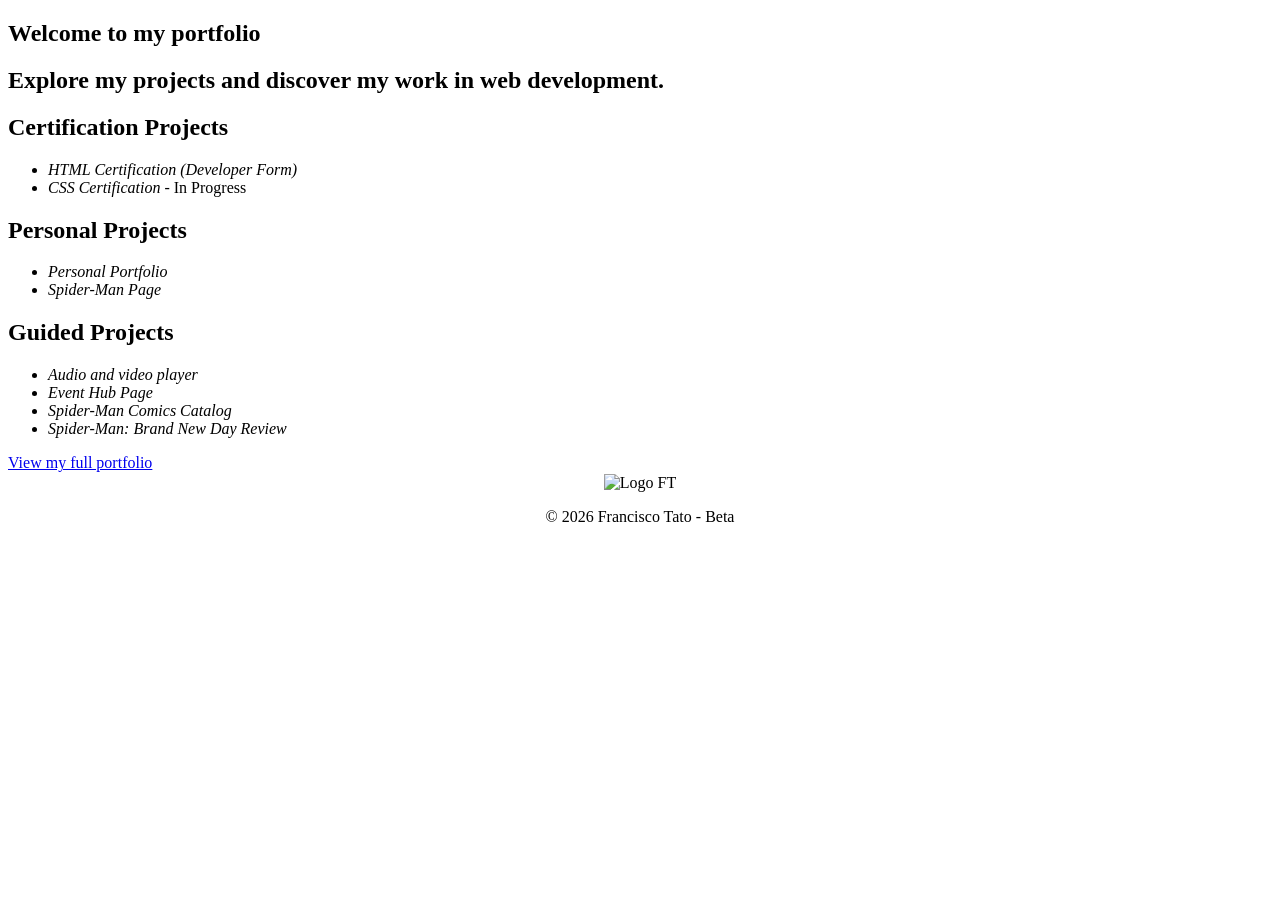
==== index.html @ 72e51179 "modified:   index.html" ====
<!DOCTYPE html>
<html lang="en">
  <head>
    <meta charset="UTF-8">
    <title>Welcome to my portfolio</title>
    <meta name="description" content="Welcome page with link to my portfolio">
    <link rel="stylesheet" href="css/style.css">
    <link rel="shortcut icon" href="assets/images/global/favicon.ico" type="image/x-icon">
    <meta name="viewport" content="width=device-width, initial-scale=1.0">
  </head>

  <body class="hero">
    <main class="card hero">
      <section>
        <h1>Welcome to my portfolio</h1>
        <h2>Explore my projects and discover my work in web development.</h2>
      </section>

      <div class="card">
        <h2>Certification Projects</h2>
        <ul>
          <li><em>HTML Certification (Developer Form)</em></li>
          <li><em>CSS Certification</em> - In Progress</li>
        </ul>
      </div>

      <div class="card">
        <h2>Personal Projects</h2>
        <ul>
          <li><em>Personal Portfolio</em></li>
          <li><em>Spider-Man Page</em></li>
        </ul>
      </div>

      <div class="card">
        <h2>Guided Projects</h2>
        <ul>
          <li><em>Audio and video player</em></li>
          <li><em>Event Hub Page</em></li>
          <li><em>Spider-Man Comics Catalog</em></li>
          <li><em>Spider-Man: Brand New Day Review</em></li>
        </ul>
      </div>

      <a href="portfolio.html" class="btn">View my full portfolio</a>
    </main>

    <footer class="copyright">
      <div class="footer-content">
        <img src="assets/images/global/Copyright.png" alt="Logo FT">
        <p>&copy; 2026 Francisco Tato - Beta</p>
      </div>
    </footer>
  </body>
</html>
---- css/style.css ----
.copyright {
    text-align: center;
}

.copyright img {
    width: 20px;
    vertical-align: middle;
}
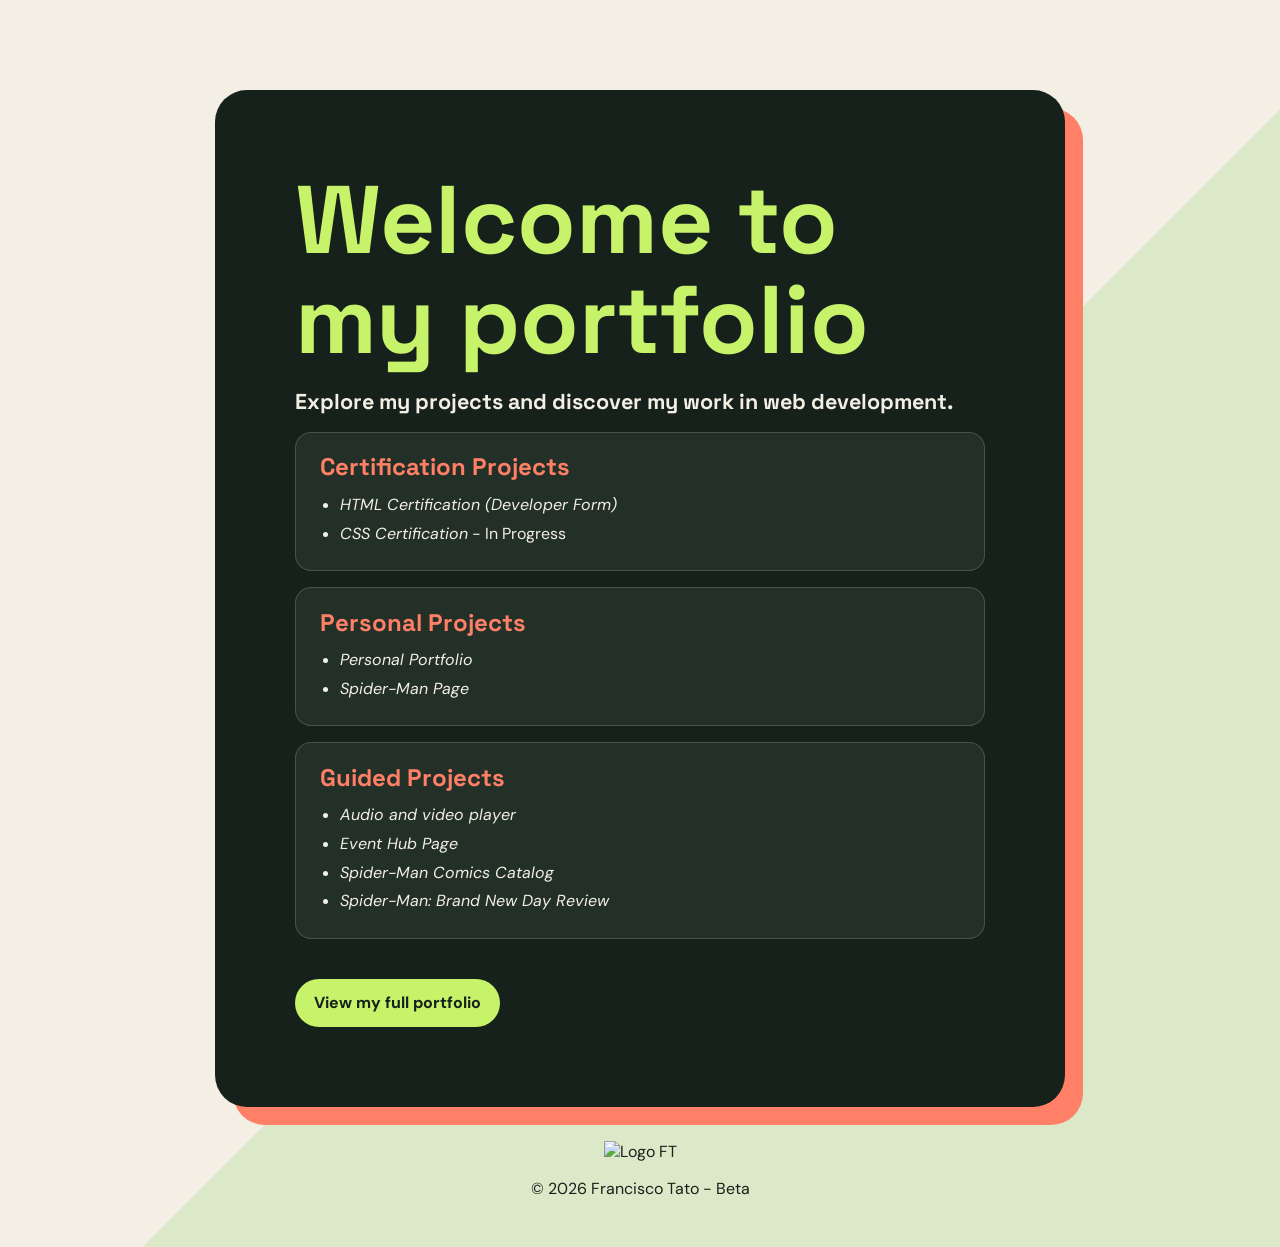
==== commit f134501c: "Create individual CSS files for each page" ====
--- a/index.html
+++ b/index.html
@@ -4,7 +4,7 @@
     <meta charset="UTF-8">
     <title>Welcome to my portfolio</title>
     <meta name="description" content="Welcome page with link to my portfolio">
-    <link rel="stylesheet" href="css/style.css">
+    <link rel="stylesheet" href="css/index.css">
     <link rel="shortcut icon" href="assets/images/global/favicon.ico" type="image/x-icon">
     <meta name="viewport" content="width=device-width, initial-scale=1.0">
   </head>
--- a/css/index.css
+++ b/css/index.css
@@ -0,0 +1,17 @@
+@import url("https://fonts.googleapis.com/css2?family=DM+Sans:wght@400;500;700&family=Space+Grotesk:wght@500;700&display=swap");
+
+:root { --ink: #17211b; --cream: #f4efe5; --lime: #c7f36b; --coral: #ff8066; }
+* { box-sizing: border-box; }
+body { min-height: 100vh; margin: 0; padding: 7vw 1.25rem 2rem; color: var(--ink); background: var(--cream); font-family: "DM Sans", sans-serif; }
+body.hero { background: linear-gradient(135deg, #f4efe5 0 55%, #dbe9c8 55%); }
+main.card { width: min(100%, 850px); margin: auto; padding: clamp(2rem, 7vw, 5rem); border-radius: 2rem; background: var(--ink); color: var(--cream); box-shadow: 18px 18px 0 var(--coral); }
+h1, h2 { font-family: "Space Grotesk", sans-serif; line-height: 1.05; }
+h1 { max-width: 650px; margin: 0 0 1.25rem; font-size: clamp(2.8rem, 8vw, 6rem); color: var(--lime); }
+main > section h2 { color: var(--cream); font-size: 1.35rem; }
+main > .card { margin: 1rem 0; padding: 1.35rem 1.5rem; border: 1px solid rgba(244,239,229,.18); border-radius: 1rem; background: #223027; box-shadow: none; }
+main > .card h2 { margin: 0 0 .7rem; color: var(--coral); }
+ul { margin: 0; padding-left: 1.25rem; line-height: 1.8; }
+.btn { display: inline-block; margin-top: 1.5rem; padding: .85rem 1.2rem; border-radius: 999px; color: var(--ink); background: var(--lime); font-weight: 700; text-decoration: none; }
+.btn:hover, .btn:focus-visible { background: var(--coral); }
+.copyright { margin: 2rem auto 0; text-align: center; }
+.copyright img { width: 20px; vertical-align: middle; }
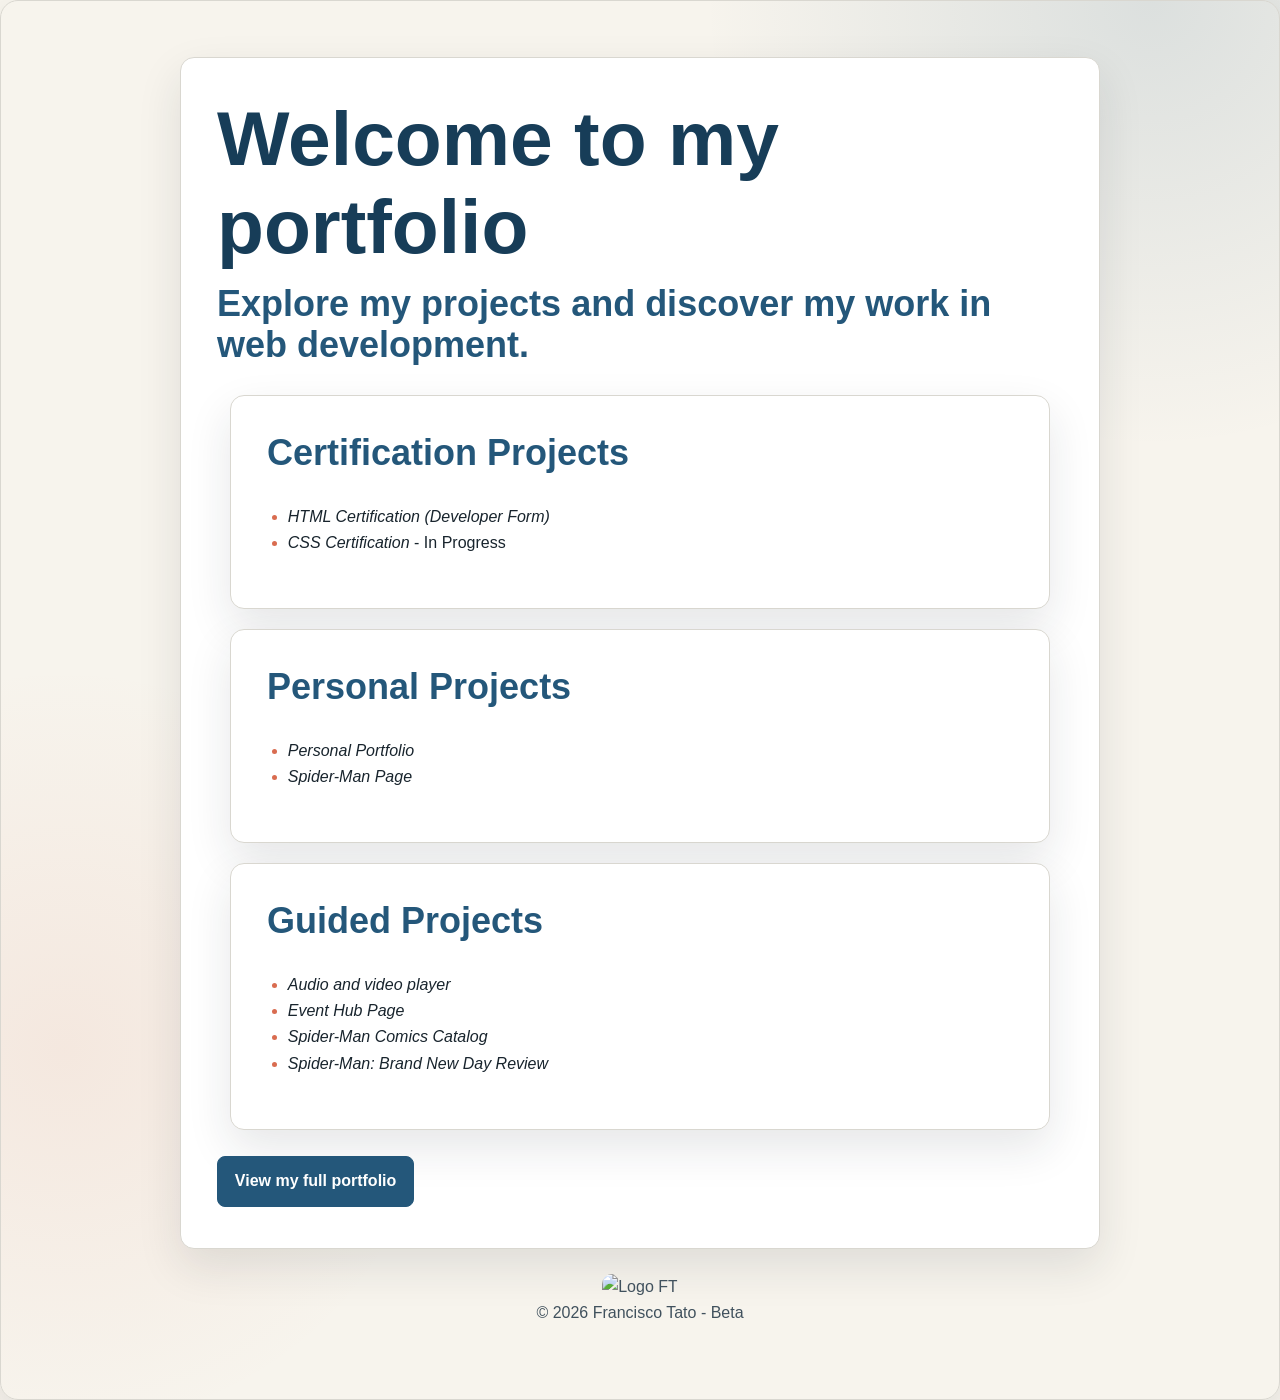
==== commit f5e1a9a2: "Unify site styling with a shared stylesheet" ====
--- a/index.html
+++ b/index.html
@@ -4,7 +4,7 @@
     <meta charset="UTF-8">
     <title>Welcome to my portfolio</title>
     <meta name="description" content="Welcome page with link to my portfolio">
-    <link rel="stylesheet" href="css/index.css">
+    <link rel="stylesheet" href="css/style.css">
     <link rel="shortcut icon" href="assets/images/global/favicon.ico" type="image/x-icon">
     <meta name="viewport" content="width=device-width, initial-scale=1.0">
   </head>
--- a/css/style.css
+++ b/css/style.css
@@ -0,0 +1,73 @@
+:root {
+    --ink: #18242d;
+    --ink-soft: #40515d;
+    --paper: #f7f4ed;
+    --surface: #ffffff;
+    --blue: #24577a;
+    --blue-dark: #173d58;
+    --coral: #d96c50;
+    --gold: #d5a247;
+    --line: #d9d7d0;
+    --shadow: 0 18px 45px rgba(24, 36, 45, 0.11);
+    --radius: 14px;
+}
+
+* { box-sizing: border-box; }
+html { scroll-behavior: smooth; }
+body {
+    min-height: 100vh;
+    margin: 0;
+    padding: 2rem 1rem;
+    color: var(--ink);
+    background: radial-gradient(circle at 8% 0, rgba(213, 162, 71, 0.13), transparent 24rem), var(--paper);
+    font-family: Arial, Helvetica, sans-serif;
+    line-height: 1.65;
+}
+body.hero {
+    background: radial-gradient(circle at 90% 0, rgba(36, 87, 122, 0.13), transparent 28rem),
+        radial-gradient(circle at 5% 75%, rgba(217, 108, 80, 0.09), transparent 24rem), var(--paper);
+}
+h1, h2, h3 { margin-top: 0; line-height: 1.15; font-family: Arial, Helvetica, sans-serif; }
+h1 { margin-bottom: 0.75rem; color: var(--blue-dark); font-size: clamp(2.35rem, 6vw, 4.8rem); }
+h2 { color: var(--blue); font-size: clamp(1.45rem, 3vw, 2.25rem); }
+h3 { color: var(--blue-dark); font-size: 1.35rem; }
+p, ul, ol { margin-top: 0; }
+a { color: var(--blue); font-weight: 700; }
+a:hover, a:focus-visible { color: var(--coral); }
+body > h1, body > .hero > h1, body > header.hero { width: min(100%, 1080px); margin: 0 auto 2rem; text-align: center; }
+.hero { padding: clamp(1.5rem, 5vw, 3.5rem); border: 1px solid var(--line); border-radius: 18px; background: rgba(255, 255, 255, 0.76); box-shadow: var(--shadow); }
+.container { width: min(100%, 1080px); margin: 0 auto 2rem; }
+.container > h1, .container > h2 { margin-bottom: 1.4rem; }
+.card { width: min(100%, 820px); margin: 0 auto 1.25rem; padding: clamp(1.25rem, 3vw, 2.25rem); overflow: hidden; border: 1px solid var(--line); border-radius: var(--radius); background: var(--surface); box-shadow: var(--shadow); }
+.card:last-child { margin-bottom: 0; }
+main.card { width: min(100%, 920px); }
+.btn { display: inline-block; margin: 0.35rem 0.3rem 0.35rem 0; padding: 0.7rem 1.05rem; border: 1px solid var(--blue); border-radius: 8px; color: #fff; background: var(--blue); text-decoration: none; transition: background 160ms ease, border-color 160ms ease, transform 160ms ease; }
+.btn:hover, .btn:focus-visible { color: #fff; border-color: var(--coral); background: var(--coral); transform: translateY(-2px); }
+ul, ol { padding-left: 1.3rem; }
+li::marker { color: var(--coral); }
+.event-item + .event-item { margin-top: 1.5rem; padding-top: 1.5rem; border-top: 1px solid var(--line); }
+img, video { max-width: 100%; height: auto; border-radius: 10px; }
+#foto { display: block; width: min(190px, 55vw); aspect-ratio: 1; margin: 0 auto 2rem; object-fit: cover; border: 6px solid var(--surface); border-radius: 50%; box-shadow: 0 0 0 2px var(--gold), var(--shadow); }
+#spidermanimage { display: block; width: min(100%, 500px); margin: 0 auto 1.5rem; }
+table { width: 100%; border-collapse: collapse; overflow: hidden; border-radius: 8px; background: var(--surface); }
+th, td { padding: 0.9rem; border: 1px solid var(--line); text-align: left; }
+th { color: #fff; background: var(--blue-dark); font-family: Arial, Helvetica, sans-serif; }
+tr:nth-child(even) { background: rgba(36, 87, 122, 0.06); }
+audio, video { width: 100%; }
+form { max-width: 720px; margin: 0 auto; }
+label, select, input, textarea, button { font: inherit; }
+label { color: var(--ink-soft); }
+input:not([type="radio"]):not([type="checkbox"]), select, textarea { width: 100%; margin: 0.35rem 0 0.9rem; padding: 0.75rem 0.85rem; border: 1px solid var(--line); border-radius: 7px; color: var(--ink); background: #fcfbf8; }
+textarea { min-height: 150px; resize: vertical; }
+input[type="radio"], input[type="checkbox"] { accent-color: var(--coral); }
+input:focus, select:focus, textarea:focus, button:focus-visible { outline: 3px solid rgba(36, 87, 122, 0.25); outline-offset: 2px; }
+.footer, .btn-group { width: min(100%, 1080px); margin: 2rem auto 0; padding: 1.5rem; border-top: 1px solid var(--line); text-align: center; }
+.footer-content { color: var(--ink-soft); }
+.copyright { margin: 1.5rem auto 0; color: var(--ink-soft); text-align: center; }
+.copyright img { width: 20px; vertical-align: middle; }
+@media (max-width: 700px) {
+    body { padding: 1rem 0.75rem; }
+    .hero, .card { padding: 1.25rem; border-radius: 11px; }
+    table { display: block; overflow-x: auto; white-space: nowrap; }
+    th, td { padding: 0.7rem; }
+}
